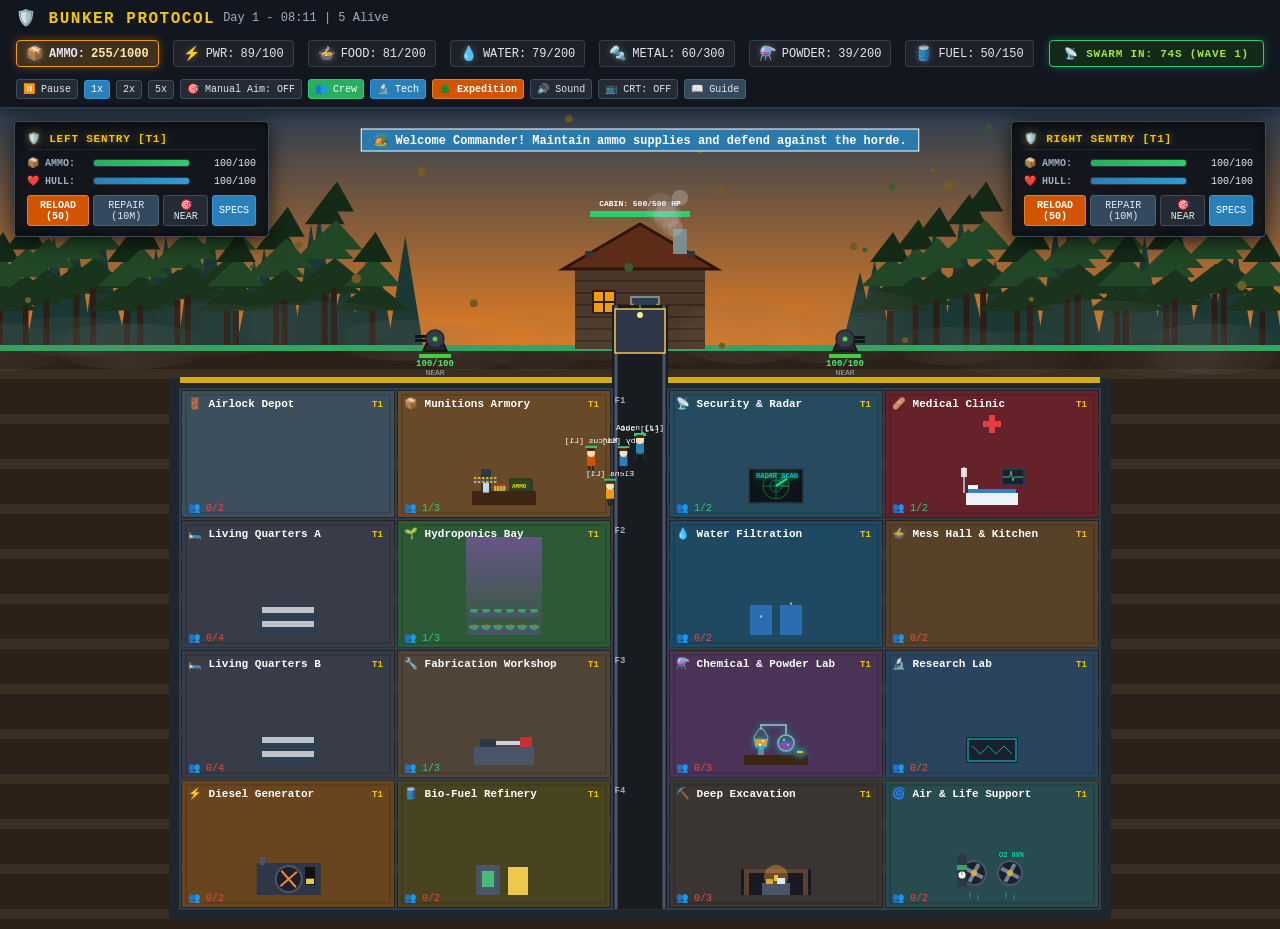
==== index.html @ 3fe30b72 "Initial commit: BUNKER PROTOCOL 2D Zombie Survival Defense Game" ====
<!DOCTYPE html>
<html lang="en">
<head>
  <meta charset="UTF-8">
  <meta name="viewport" content="width=device-width, initial-scale=1.0">
  <title>BUNKER PROTOCOL: 2D Zombie Survival Defense</title>
  <link rel="stylesheet" href="css/style.css">
</head>
<body>

  <!-- Top Tactical HUD -->
  <header class="header-hud">
    <div class="brand-title">
      <h1>🛡️ Bunker Protocol</h1>
      <div class="hud-time-pop">
        <span id="hud-day">Day 1 - 08:00</span> | <span id="hud-pop">5 Alive</span>
      </div>
    </div>

    <!-- Core Resources Bar -->
    <div class="resource-bar">
      <div class="res-item res-ammo" title="Turret Ammunition (CRITICAL SUPPLY)">
        <span class="icon">📦</span> <span>AMMO:</span> <span id="res-ammo">250/1000</span>
      </div>
      <div class="res-item" title="Generator Electrical Power">
        <span class="icon">⚡</span> <span>PWR:</span> <span id="res-power">100/100</span>
      </div>
      <div class="res-item" title="Food Rations">
        <span class="icon">🍲</span> <span>FOOD:</span> <span id="res-food">80/200</span>
      </div>
      <div class="res-item" title="Drinking Water">
        <span class="icon">💧</span> <span>WATER:</span> <span id="res-water">80/200</span>
      </div>
      <div class="res-item" title="Scrap Metal & Components">
        <span class="icon">🔩</span> <span>METAL:</span> <span id="res-metal">60/300</span>
      </div>
      <div class="res-item" title="Gunpowder for Munitions">
        <span class="icon">⚗️</span> <span>POWDER:</span> <span id="res-gunpowder">40/200</span>
      </div>
      <div class="res-item" title="Diesel Generator Fuel">
        <span class="icon">🛢️</span> <span>FUEL:</span> <span id="res-fuel">50/150</span>
      </div>
    </div>

    <!-- Threat Radar Warning Display -->
    <div class="hud-radar-wrap">
      <div id="hud-radar" class="radar-badge normal">
        📡 Radar Scanning...
      </div>
    </div>

    <!-- Speed & Control Actions -->
    <div class="hud-controls">
      <button id="btn-speed-pause" class="btn btn-sm">⏸️ Pause</button>
      <button id="btn-speed-1x" class="btn btn-sm active">1x</button>
      <button id="btn-speed-2x" class="btn btn-sm">2x</button>
      <button id="btn-speed-5x" class="btn btn-sm">5x</button>
      <button id="btn-manual-aim" class="btn btn-sm" title="Toggle Manual Crosshair Aim (Hotkey: M)">🎯 Manual Aim: OFF</button>
      <button id="btn-open-roster" class="btn btn-sm btn-primary">👥 Crew</button>
      <button id="btn-open-research" class="btn btn-sm btn-accent">🔬 Tech</button>
      <button id="btn-open-expedition" class="btn btn-sm btn-action">🌲 Expedition</button>
      <button id="btn-audio-toggle" class="btn btn-sm">🔊 Sound</button>
      <button id="btn-crt-toggle" class="btn btn-sm" title="Toggle Tactical Retro-Military CRT Scanlines (Hotkey: C)">📺 CRT: OFF</button>
      <button id="btn-open-help" class="btn btn-sm btn-secondary">📖 Guide</button>
    </div>
  </header>

  <!-- Viewport Area -->
  <main class="game-container">
    <!-- CRT Scanline Tactical Filter Overlay -->
    <div id="crt-overlay" class="crt-overlay" style="display:none;"></div>

    <!-- Left Turret Floating HUD Widget -->
    <div id="left-turret-hud" class="turret-hud-overlay left"></div>

    <!-- Canvas -->
    <canvas id="game-canvas"></canvas>

    <!-- Right Turret Floating HUD Widget -->
    <div id="right-turret-hud" class="turret-hud-overlay right"></div>
  </main>

  <!-- Interactive Modal Container -->
  <div id="modal-overlay" class="modal-overlay">
    <div id="modal-content" class="modal-content"></div>
  </div>

  <!-- Game Scripts -->
  <script src="js/audio.js"></script>
  <script src="js/config.js"></script>
  <script src="js/particles.js"></script>
  <script src="js/turrets.js"></script>
  <script src="js/zombies.js"></script>
  <script src="js/bunker.js"></script>
  <script src="js/survivors.js"></script>
  <script src="js/engine.js"></script>
  <script src="js/ui.js"></script>
  <script src="js/main.js"></script>

</body>
</html>
---- css/style.css ----
/* Tactical Bunker Survival Styling */
:root {
  --bg-dark: #0f1115;
  --panel-bg: #161a22;
  --panel-border: #2d3748;
  --accent-amber: #f39c12;
  --accent-red: #e74c3c;
  --accent-green: #2ecc71;
  --accent-blue: #3498db;
  --text-main: #e2e8f0;
  --text-dim: #a0aec0;
  --font-mono: 'Courier New', 'Consolas', monospace;
}

* {
  box-sizing: border-box;
  margin: 0;
  padding: 0;
  user-select: none;
}

body {
  background-color: var(--bg-dark);
  color: var(--text-main);
  font-family: var(--font-mono);
  overflow-x: hidden;
  min-height: 100vh;
  display: flex;
  flex-direction: column;
}

/* Top Header HUD */
.header-hud {
  background: #12161f;
  border-bottom: 2px solid #2d3748;
  padding: 8px 16px;
  display: flex;
  flex-wrap: wrap;
  justify-content: space-between;
  align-items: center;
  gap: 12px;
  box-shadow: 0 4px 12px rgba(0, 0, 0, 0.4);
  z-index: 10;
}

.brand-title {
  display: flex;
  align-items: center;
  gap: 8px;
}

.brand-title h1 {
  font-size: 16px;
  letter-spacing: 1.5px;
  color: #f1c40f;
  text-transform: uppercase;
}

.hud-time-pop {
  font-size: 12px;
  color: var(--text-dim);
}

.resource-bar {
  display: flex;
  flex-wrap: wrap;
  align-items: center;
  gap: 14px;
}

.res-item {
  display: flex;
  align-items: center;
  gap: 6px;
  font-size: 12px;
  background: rgba(255, 255, 255, 0.05);
  padding: 4px 9px;
  border-radius: 4px;
  border: 1px solid rgba(255, 255, 255, 0.12);
  transition: all 0.2s ease;
}

.res-item:hover {
  background: rgba(255, 255, 255, 0.1);
  border-color: rgba(255, 255, 255, 0.3);
  box-shadow: 0 0 10px rgba(255, 255, 255, 0.15);
}

.res-ammo {
  border-color: #f39c12;
  background: rgba(243, 156, 18, 0.2);
  box-shadow: 0 0 10px rgba(243, 156, 18, 0.35);
  font-weight: bold;
}

.res-item .icon {
  font-size: 14px;
  filter: drop-shadow(0 0 3px rgba(255, 255, 255, 0.3));
}

.hud-radar-wrap {
  display: flex;
  align-items: center;
}

.radar-badge {
  padding: 6px 14px;
  border-radius: 4px;
  font-size: 11px;
  font-weight: bold;
  letter-spacing: 0.8px;
  text-transform: uppercase;
  transition: all 0.3s ease;
}

.radar-badge.normal {
  background: #132a1a;
  border: 1px solid #2ecc71;
  color: #a3e635;
  box-shadow: 0 0 10px rgba(46, 204, 113, 0.35);
}

.radar-badge.warning {
  background: #3c290d;
  border: 1px solid #f39c12;
  color: #ffd166;
  box-shadow: 0 0 12px rgba(243, 156, 18, 0.55);
}

.radar-badge.danger {
  background: #4a1212;
  border: 1px solid #e74c3c;
  color: #ff7675;
  box-shadow: 0 0 16px rgba(231, 76, 60, 0.85);
}

.pulse {
  animation: pulseAnim 1s infinite alternate;
}

@keyframes pulseAnim {
  0% { transform: scale(1); opacity: 0.85; }
  100% { transform: scale(1.04); opacity: 1; }
}

.hud-controls {
  display: flex;
  align-items: center;
  gap: 6px;
}

/* Button styles */
.btn {
  background: #242b35;
  color: #e2e8f0;
  border: 1px solid #3e4c5e;
  padding: 6px 12px;
  font-family: var(--font-mono);
  font-size: 12px;
  cursor: pointer;
  border-radius: 3px;
  transition: all 0.15s ease;
}

.btn:hover {
  background: #323b49;
  border-color: #637794;
}

.btn.active {
  background: #2980b9;
  border-color: #3498db;
  color: #fff;
}

.btn-primary {
  background: #27ae60;
  border-color: #2ecc71;
  color: #fff;
}
.btn-primary:hover {
  background: #2ecc71;
}

.btn-action {
  background: #d35400;
  border-color: #e67e22;
  color: #fff;
  font-weight: bold;
}
.btn-action:hover {
  background: #e67e22;
}

.btn-accent {
  background: #2980b9;
  border-color: #3498db;
  color: #fff;
}
.btn-accent:hover {
  background: #3498db;
}

.btn-secondary {
  background: #34495e;
  border-color: #4a6572;
}

.btn-danger {
  background: #962d2d;
  border-color: #c0392b;
}

.btn-sm {
  padding: 3px 6px;
  font-size: 10px;
}

.btn:disabled {
  opacity: 0.45;
  cursor: not-allowed;
}

/* Main Viewport Container */
.game-container {
  position: relative;
  width: 100%;
  max-width: 1280px;
  margin: 0 auto;
  flex: 1;
  display: flex;
  flex-direction: column;
  align-items: center;
  background: #000;
}

#game-canvas {
  width: 100%;
  height: auto;
  aspect-ratio: 1280 / 820;
  display: block;
  box-shadow: 0 8px 28px rgba(0, 0, 0, 0.75);
  cursor: crosshair;
}

/* Tactical Retro-Military CRT Scanline Effect */
.crt-overlay {
  position: absolute;
  top: 0;
  left: 0;
  width: 100%;
  height: 100%;
  pointer-events: none;
  z-index: 10;
  background: 
    linear-gradient(rgba(18, 16, 16, 0) 50%, rgba(0, 0, 0, 0.32) 50%),
    linear-gradient(90deg, rgba(255, 0, 0, 0.035), rgba(0, 255, 0, 0.018), rgba(0, 0, 255, 0.035));
  background-size: 100% 4px, 6px 100%;
  box-shadow: 
    inset 0 0 90px rgba(0, 0, 0, 0.85),
    inset 0 0 25px rgba(0, 0, 0, 0.95);
  border-radius: 4px;
}

body.crt-active #game-canvas {
  filter: contrast(1.12) brightness(1.05) saturate(1.18);
}

body.crt-active .header-hud,
body.crt-active .turret-hud-overlay {
  text-shadow: 0 0 3px rgba(241, 196, 15, 0.4);
}

/* On-Screen Turret HUD Overlay Widgets */
.turret-hud-overlay {
  position: absolute;
  top: 12px;
  width: 255px;
  background: rgba(14, 18, 25, 0.92);
  border: 1px solid #3e4c5e;
  backdrop-filter: blur(8px);
  padding: 10px 12px;
  border-radius: 4px;
  pointer-events: auto;
  z-index: 5;
  box-shadow: 0 4px 20px rgba(0, 0, 0, 0.7), inset 0 0 10px rgba(0, 0, 0, 0.5);
  transition: all 0.2s ease;
}

.turret-hud-overlay:hover {
  border-color: #5d728e;
  box-shadow: 0 6px 24px rgba(0, 0, 0, 0.8), 0 0 12px rgba(52, 152, 219, 0.25);
}

.turret-hud-overlay.left {
  left: 14px;
}

.turret-hud-overlay.right {
  right: 14px;
}

.turret-hud-header {
  display: flex;
  justify-content: space-between;
  align-items: center;
  margin-bottom: 7px;
  border-bottom: 1px solid rgba(255, 255, 255, 0.08);
  padding-bottom: 4px;
}

.turret-hud-title {
  font-size: 11px;
  font-weight: bold;
  color: #f1c40f;
  letter-spacing: 0.8px;
  text-shadow: 0 0 8px rgba(241, 196, 15, 0.5);
}

.hud-alert-badge {
  font-size: 9px;
  font-weight: bold;
  padding: 2px 6px;
  border-radius: 3px;
  text-transform: uppercase;
  letter-spacing: 0.5px;
}

.hud-alert-badge.warn {
  background: #d35400;
  color: #fff;
  box-shadow: 0 0 8px rgba(211, 84, 0, 0.7);
}

.hud-alert-badge.danger {
  background: #c0392b;
  color: #fff;
  box-shadow: 0 0 10px rgba(192, 57, 43, 0.9);
}

.hud-label {
  font-size: 10px;
  font-weight: bold;
  color: #a0aec0;
  width: 60px;
}

.hud-bar-row {
  display: flex;
  align-items: center;
  gap: 6px;
  font-size: 10px;
  margin-bottom: 6px;
}

.hud-bar-row.critical .val-text {
  color: #ff4d4d;
  font-weight: bold;
  animation: pulseAnim 0.6s infinite alternate;
}

.progress-bar {
  flex: 1;
  height: 8px;
  background: #11141a;
  border: 1px solid #2d3748;
  border-radius: 3px;
  overflow: hidden;
  box-shadow: inset 0 1px 3px rgba(0, 0, 0, 0.7);
}

.progress-fill {
  height: 100%;
  transition: width 0.25s ease;
}

.bar-green {
  background: linear-gradient(90deg, #27ae60, #2ecc71);
  box-shadow: 0 0 8px rgba(46, 204, 113, 0.6);
}

.bar-amber {
  background: linear-gradient(90deg, #d35400, #f39c12);
  box-shadow: 0 0 8px rgba(243, 156, 18, 0.6);
}

.bar-red {
  background: linear-gradient(90deg, #962d2d, #e74c3c);
  box-shadow: 0 0 10px rgba(231, 76, 60, 0.85);
}

.bar-blue {
  background: linear-gradient(90deg, #2980b9, #3498db);
  box-shadow: 0 0 8px rgba(52, 152, 219, 0.6);
}

.val-text {
  width: 60px;
  text-align: right;
  font-family: monospace;
  font-size: 10px;
}

.turret-btn-row {
  display: flex;
  gap: 4px;
  margin-top: 8px;
}

/* Modals */
.modal-overlay {
  position: fixed;
  top: 0;
  left: 0;
  width: 100vw;
  height: 100vh;
  background: rgba(0, 0, 0, 0.75);
  display: none;
  justify-content: center;
  align-items: center;
  z-index: 99;
}

.modal-content {
  background: var(--panel-bg);
  border: 2px solid var(--panel-border);
  border-radius: 6px;
  width: 90%;
  max-width: 650px;
  max-height: 85vh;
  overflow-y: auto;
  padding: 20px;
  box-shadow: 0 10px 30px rgba(0, 0, 0, 0.8);
}

.modal-header {
  display: flex;
  justify-content: space-between;
  align-items: center;
  border-bottom: 1px solid #2d3748;
  padding-bottom: 10px;
  margin-bottom: 14px;
}

.modal-header h2 {
  font-size: 18px;
  color: #f1c40f;
}

.modal-close {
  background: none;
  border: none;
  color: #fff;
  font-size: 24px;
  cursor: pointer;
}

.modal-desc {
  font-size: 12px;
  color: var(--text-dim);
  margin-bottom: 12px;
  line-height: 1.4;
}

.modal-info-box {
  background: #1f2530;
  padding: 10px;
  border-radius: 4px;
  font-size: 12px;
  margin-bottom: 14px;
  border-left: 3px solid #3498db;
}

.modal-section {
  margin-bottom: 16px;
}

.modal-section h3 {
  font-size: 13px;
  color: #a0aec0;
  margin-bottom: 8px;
  text-transform: uppercase;
}

.workers-container {
  display: flex;
  flex-direction: column;
  gap: 8px;
  margin-bottom: 10px;
}

.worker-card {
  background: #1c222c;
  border: 1px solid #2e3846;
  padding: 8px 12px;
  border-radius: 4px;
  display: flex;
  justify-content: space-between;
  align-items: center;
  font-size: 12px;
}

.assign-row {
  display: flex;
  gap: 8px;
  margin-top: 10px;
}

.form-select {
  flex: 1;
  background: #11141a;
  color: #fff;
  border: 1px solid #3e4c5e;
  padding: 6px 10px;
  font-family: var(--font-mono);
  font-size: 12px;
  border-radius: 3px;
}

.form-select.sm {
  padding: 4px 8px;
  font-size: 11px;
}

.modal-footer {
  display: flex;
  justify-content: flex-end;
  gap: 8px;
  border-top: 1px solid #2d3748;
  padding-top: 12px;
  margin-top: 14px;
}

/* Turret Spec Grid */
.turret-spec-grid {
  display: grid;
  grid-template-columns: 1fr 1fr;
  gap: 10px;
  background: #1a202c;
  padding: 12px;
  border-radius: 4px;
  font-size: 12px;
}

.modal-actions {
  display: flex;
  flex-direction: column;
  gap: 8px;
  margin-top: 14px;
}

/* Roster Styling */
.roster-container {
  display: flex;
  flex-direction: column;
  gap: 8px;
  max-height: 55vh;
  overflow-y: auto;
}

.survivor-roster-row {
  background: #1a202c;
  border: 1px solid #2d3748;
  border-radius: 4px;
  padding: 10px 12px;
  display: flex;
  justify-content: space-between;
  align-items: center;
  gap: 12px;
}

.survivor-roster-row.dead {
  background: #2b1717;
  border-color: #632525;
}

.survivor-main-info {
  display: flex;
  align-items: center;
  gap: 10px;
}

.avatar-large {
  font-size: 24px;
}

.survivor-stats-mini {
  font-size: 10px;
  color: var(--text-dim);
  margin-top: 3px;
}

.survivor-assign-select {
  display: flex;
  align-items: center;
  gap: 6px;
  font-size: 11px;
}

/* Tech Tree */
.tech-grid {
  display: grid;
  grid-template-columns: 1fr 1fr;
  gap: 10px;
}

.tech-card {
  background: #1a202c;
  border: 1px solid #2d3748;
  padding: 12px;
  border-radius: 4px;
  display: flex;
  flex-direction: column;
  justify-content: space-between;
  gap: 8px;
}

.tech-card.researched {
  border-color: #2ecc71;
  background: rgba(46, 204, 113, 0.1);
}

.tech-header {
  display: flex;
  justify-content: space-between;
  align-items: center;
}

.tech-header h4 {
  font-size: 12px;
  color: #fff;
}

.tech-status {
  font-size: 10px;
  font-weight: bold;
  color: #ffd166;
}

.tech-card p {
  font-size: 11px;
  color: var(--text-dim);
  line-height: 1.3;
}

/* Expeditions */
.expedition-options {
  display: flex;
  flex-direction: column;
  gap: 12px;
}

.expedition-card {
  background: #1a202c;
  border: 1px solid #2d3748;
  padding: 14px;
  border-radius: 4px;
  display: flex;
  flex-direction: column;
  gap: 6px;
  font-size: 12px;
}

.expedition-card h4 {
  color: #f1c40f;
  font-size: 13px;
}

.help-body {
  font-size: 12px;
  line-height: 1.6;
}

.help-body ul {
  margin-left: 18px;
  margin-top: 8px;
}

.help-body li {
  margin-bottom: 6px;
}

.gameover-stats {
  background: #1a202c;
  padding: 14px;
  border-radius: 4px;
  margin: 14px 0;
  display: flex;
  flex-direction: column;
  gap: 8px;
  font-size: 13px;
}

.text-danger { color: var(--accent-red); }
.text-accent { color: var(--accent-amber); }
.text-dim { color: var(--text-dim); }

/* Manual Aim & Priority Enhancements */
#btn-manual-aim.active {
  background: #0984e3;
  border-color: #00cec9;
  color: #fff;
  box-shadow: 0 0 10px rgba(0, 206, 201, 0.6);
  animation: pulseManual 1.5s infinite alternate;
}

@keyframes pulseManual {
  from { box-shadow: 0 0 4px rgba(0, 206, 201, 0.4); }
  to { box-shadow: 0 0 12px rgba(0, 206, 201, 0.8); }
}

.badge-carrier {
  font-size: 9px;
  background: #d35400;
  color: #fff;
  padding: 2px 5px;
  border-radius: 3px;
  font-weight: bold;
  animation: pulseAnim 0.8s infinite alternate;
}

.survivor-xp-bar {
  width: 140px;
  height: 6px;
  background: #111;
  border-radius: 3px;
  overflow: hidden;
  margin-top: 4px;
}

.survivor-xp-fill {
  height: 100%;
  background: linear-gradient(90deg, #f1c40f, #e67e22);
}

.priority-btn-group {
  display: flex;
  gap: 4px;
  margin-top: 6px;
}

.priority-btn {
  flex: 1;
  padding: 4px 6px;
  font-size: 10px;
  background: #242b35;
  border: 1px solid #3e4c5e;
  color: #cbd5e0;
  border-radius: 3px;
  cursor: pointer;
  font-family: var(--font-mono);
}

.priority-btn.active {
  background: #f39c12;
  border-color: #f1c40f;
  color: #000;
  font-weight: bold;
}
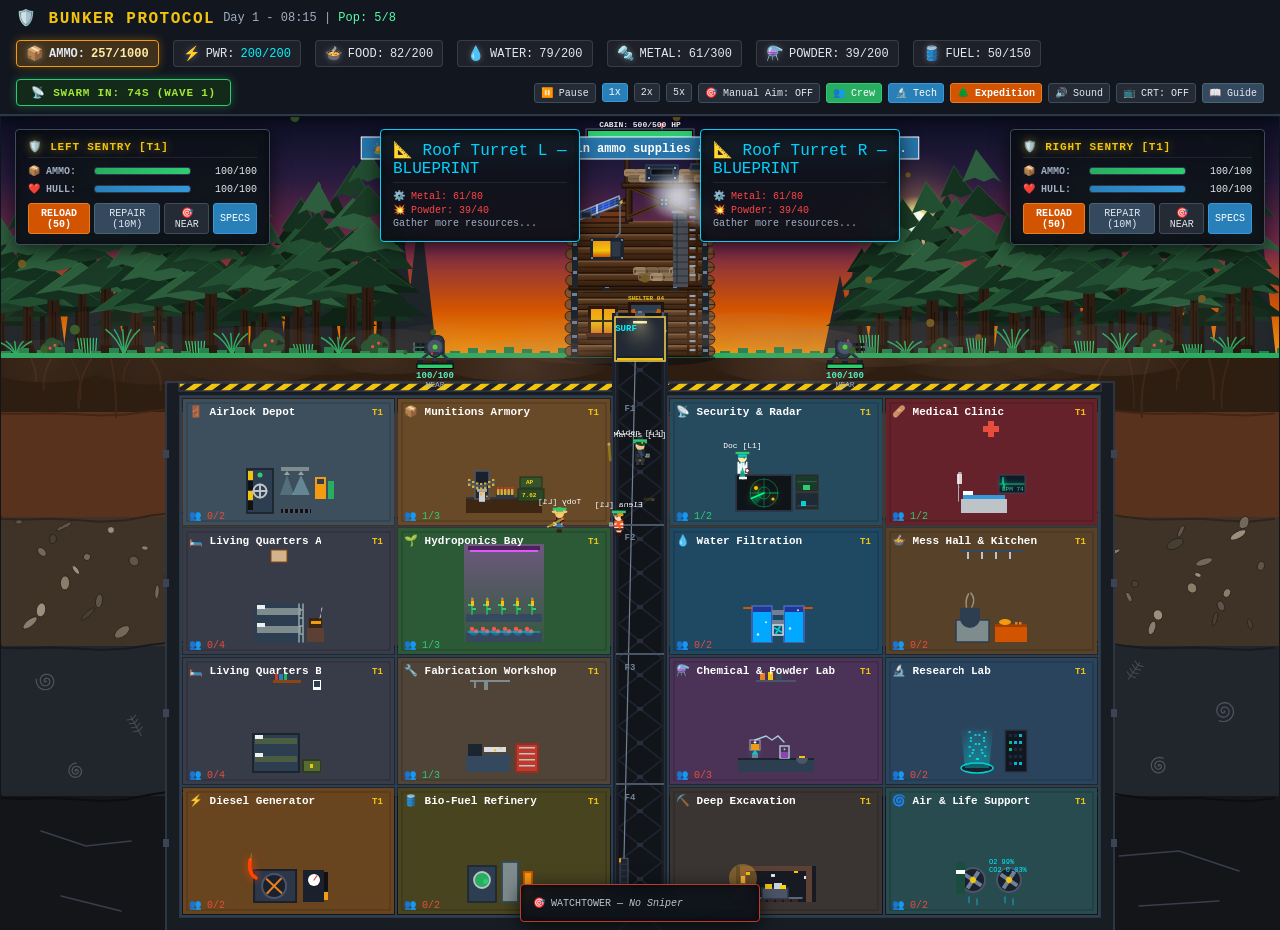
==== commit ff1f48e3: "Phase 2: Sniper watchtower (680px BMG, headshots, priority AI), Turrets 3&4 w/ autonomous constructi" ====
--- a/index.html
+++ b/index.html
@@ -22,8 +22,8 @@
       <div class="res-item res-ammo" title="Turret Ammunition (CRITICAL SUPPLY)">
         <span class="icon">📦</span> <span>AMMO:</span> <span id="res-ammo">250/1000</span>
       </div>
-      <div class="res-item" title="Generator Electrical Power">
-        <span class="icon">⚡</span> <span>PWR:</span> <span id="res-power">100/100</span>
+      <div class="res-item" title="Power Grid & Battery Storage Buffer (Solar + Diesel Generator)">
+        <span class="icon">⚡</span> <span>PWR:</span> <span id="res-power">200/200</span>
       </div>
       <div class="res-item" title="Food Rations">
         <span class="icon">🍲</span> <span>FOOD:</span> <span id="res-food">80/200</span>
@@ -78,6 +78,15 @@
 
     <!-- Right Turret Floating HUD Widget -->
     <div id="right-turret-hud" class="turret-hud-overlay right"></div>
+
+    <!-- Sniper Watchtower HUD Widget -->
+    <div id="sniper-hud" class="turret-hud-overlay sniper"></div>
+
+    <!-- Roof Turret 3 (Left) Construction / Status Widget -->
+    <div id="turret3-hud" class="turret-hud-overlay roof-left"></div>
+
+    <!-- Roof Turret 4 (Right) Construction / Status Widget -->
+    <div id="turret4-hud" class="turret-hud-overlay roof-right"></div>
   </main>
 
   <!-- Interactive Modal Container -->
--- a/css/style.css
+++ b/css/style.css
@@ -300,6 +300,50 @@
   right: 14px;
 }
 
+/* Sniper Watchtower HUD — bottom-center */
+.turret-hud-overlay.sniper {
+  left: 50%;
+  transform: translateX(-50%);
+  top: auto;
+  bottom: 14px;
+  width: 240px;
+  border-color: #c0392b;
+}
+
+/* Roof Turret 3 blueprint/status — upper-left of center */
+.turret-hud-overlay.roof-left {
+  left: 50%;
+  margin-left: -260px;
+  top: 12px;
+  width: 200px;
+  border-color: #00D2FF;
+}
+
+/* Roof Turret 4 blueprint/status — upper-right of center */
+.turret-hud-overlay.roof-right {
+  left: 50%;
+  margin-left: 60px;
+  top: 12px;
+  width: 200px;
+  border-color: #00D2FF;
+}
+
+.sniper-hud-header {
+  font-size: 10px;
+  font-weight: bold;
+  color: #e74c3c;
+  letter-spacing: 0.6px;
+  margin-bottom: 5px;
+  border-bottom: 1px solid rgba(255,255,255,0.08);
+  padding-bottom: 3px;
+}
+
+.sniper-hud-row {
+  font-size: 10px;
+  color: #bdc3c7;
+  margin: 2px 0;
+}
+
 .turret-hud-header {
   display: flex;
   justify-content: space-between;
@@ -757,3 +801,48 @@
   color: #000;
   font-weight: bold;
 }
+
+/* Atmospheric & Environmental Presentation Enhancements */
+.game-container {
+  border: 1px solid #1a222d;
+  box-shadow: 0 12px 40px rgba(0, 0, 0, 0.9), 0 0 1px rgba(243, 156, 18, 0.2);
+}
+
+#game-canvas {
+  background: #04060a;
+  image-rendering: pixelated;
+  image-rendering: crisp-edges;
+}
+
+/* Atmospheric ambient backlight behind bunker viewport */
+.viewport-ambient-glow {
+  position: absolute;
+  top: 0;
+  left: 0;
+  width: 100%;
+  height: 240px;
+  pointer-events: none;
+  background: radial-gradient(ellipse at 50% 30%, rgba(243, 156, 18, 0.04) 0%, rgba(0, 0, 0, 0) 70%);
+  z-index: 1;
+}
+
+/* Environmental status indicators */
+.env-badge {
+  display: inline-flex;
+  align-items: center;
+  gap: 4px;
+  font-size: 10px;
+  padding: 2px 6px;
+  border-radius: 3px;
+  background: rgba(30, 41, 59, 0.8);
+  border: 1px solid rgba(74, 85, 104, 0.5);
+  color: #cbd5e0;
+}
+
+.env-badge-horde {
+  background: rgba(192, 57, 43, 0.3);
+  border-color: #e74c3c;
+  color: #ff7675;
+  animation: pulseAnim 0.7s infinite alternate;
+}
+
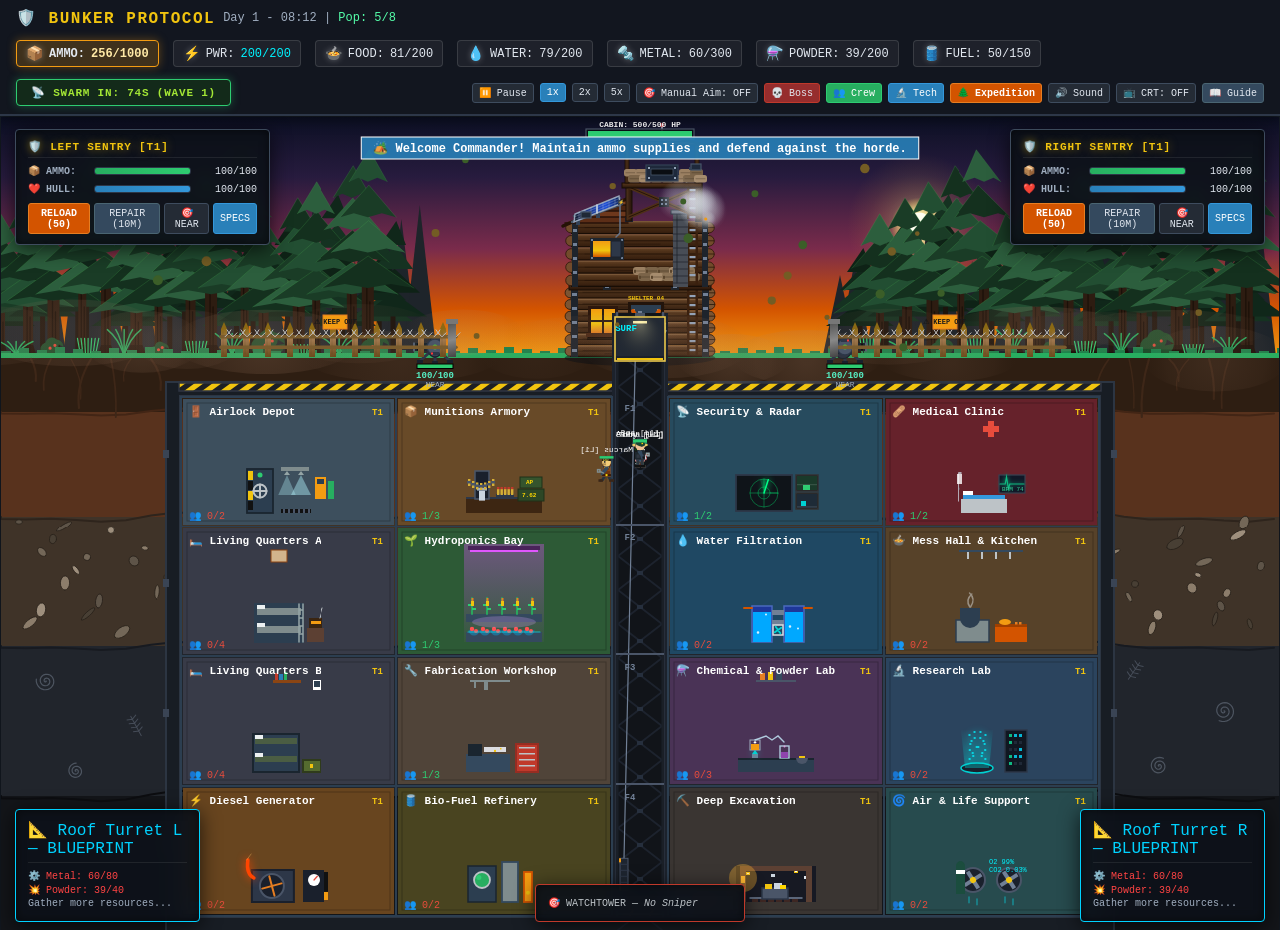
==== commit 33b00a2a: "All-hands boss defense: ZombieBoss, rifle visual sprites, sniper speech & logistics, crew combat sta" ====
--- a/index.html
+++ b/index.html
@@ -56,6 +56,7 @@
       <button id="btn-speed-2x" class="btn btn-sm">2x</button>
       <button id="btn-speed-5x" class="btn btn-sm">5x</button>
       <button id="btn-manual-aim" class="btn btn-sm" title="Toggle Manual Crosshair Aim (Hotkey: M)">🎯 Manual Aim: OFF</button>
+      <button id="btn-spawn-boss" class="btn btn-sm btn-danger" title="Summon Zombie Boss Encounter (Hotkey: B)">💀 Boss</button>
       <button id="btn-open-roster" class="btn btn-sm btn-primary">👥 Crew</button>
       <button id="btn-open-research" class="btn btn-sm btn-accent">🔬 Tech</button>
       <button id="btn-open-expedition" class="btn btn-sm btn-action">🌲 Expedition</button>
--- a/css/style.css
+++ b/css/style.css
@@ -300,31 +300,33 @@
   right: 14px;
 }
 
-/* Sniper Watchtower HUD — bottom-center */
+/* Sniper Watchtower HUD — bottom-center (slim) */
 .turret-hud-overlay.sniper {
   left: 50%;
   transform: translateX(-50%);
   top: auto;
   bottom: 14px;
-  width: 240px;
+  width: 210px;
   border-color: #c0392b;
 }
 
-/* Roof Turret 3 blueprint/status — upper-left of center */
+/* Roof Turret 3 blueprint/status — bottom-left corner (below left turret HUD) */
 .turret-hud-overlay.roof-left {
-  left: 50%;
-  margin-left: -260px;
-  top: 12px;
-  width: 200px;
+  left: 14px;
+  top: auto;
+  bottom: 14px;
+  width: 185px;
   border-color: #00D2FF;
 }
 
-/* Roof Turret 4 blueprint/status — upper-right of center */
+/* Roof Turret 4 blueprint/status — bottom-right corner (below right turret HUD) */
 .turret-hud-overlay.roof-right {
-  left: 50%;
-  margin-left: 60px;
-  top: 12px;
-  width: 200px;
+  right: 14px;
+  left: auto;
+  margin-left: 0;
+  top: auto;
+  bottom: 14px;
+  width: 185px;
   border-color: #00D2FF;
 }
 
